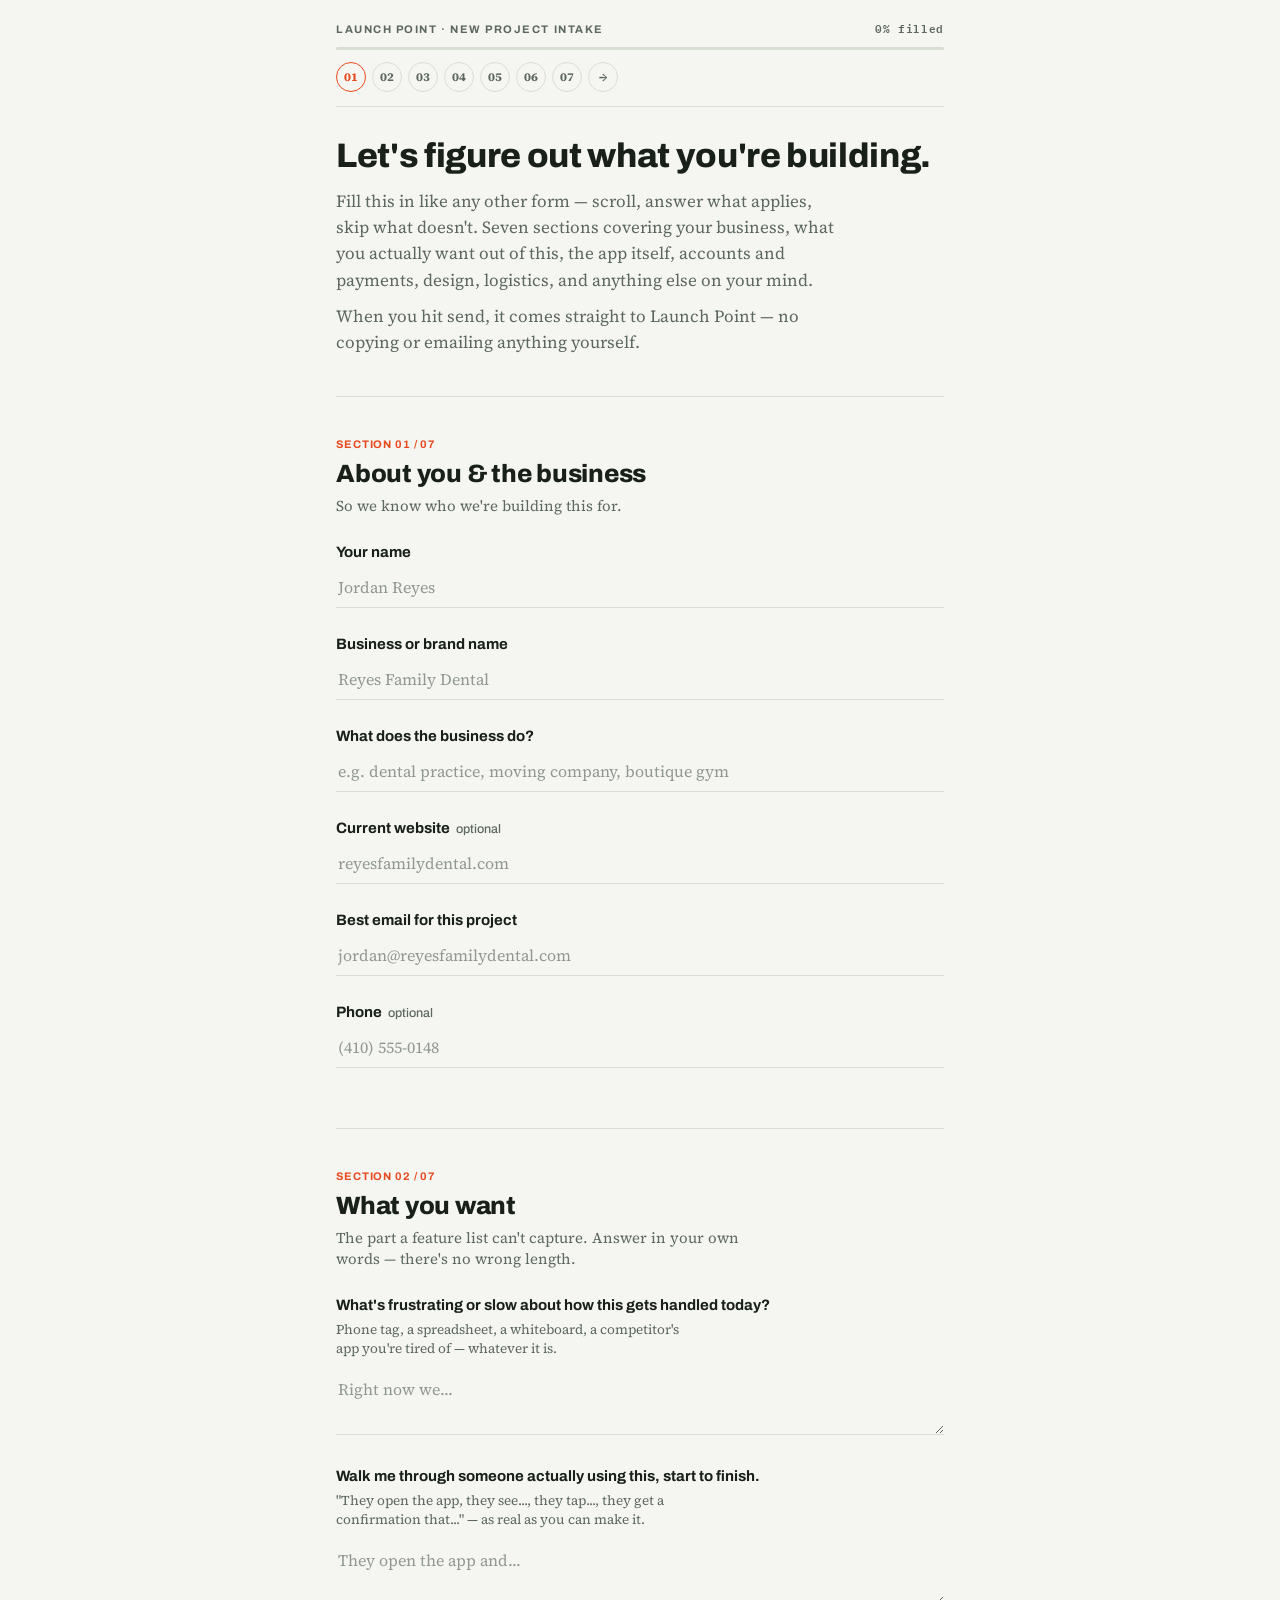
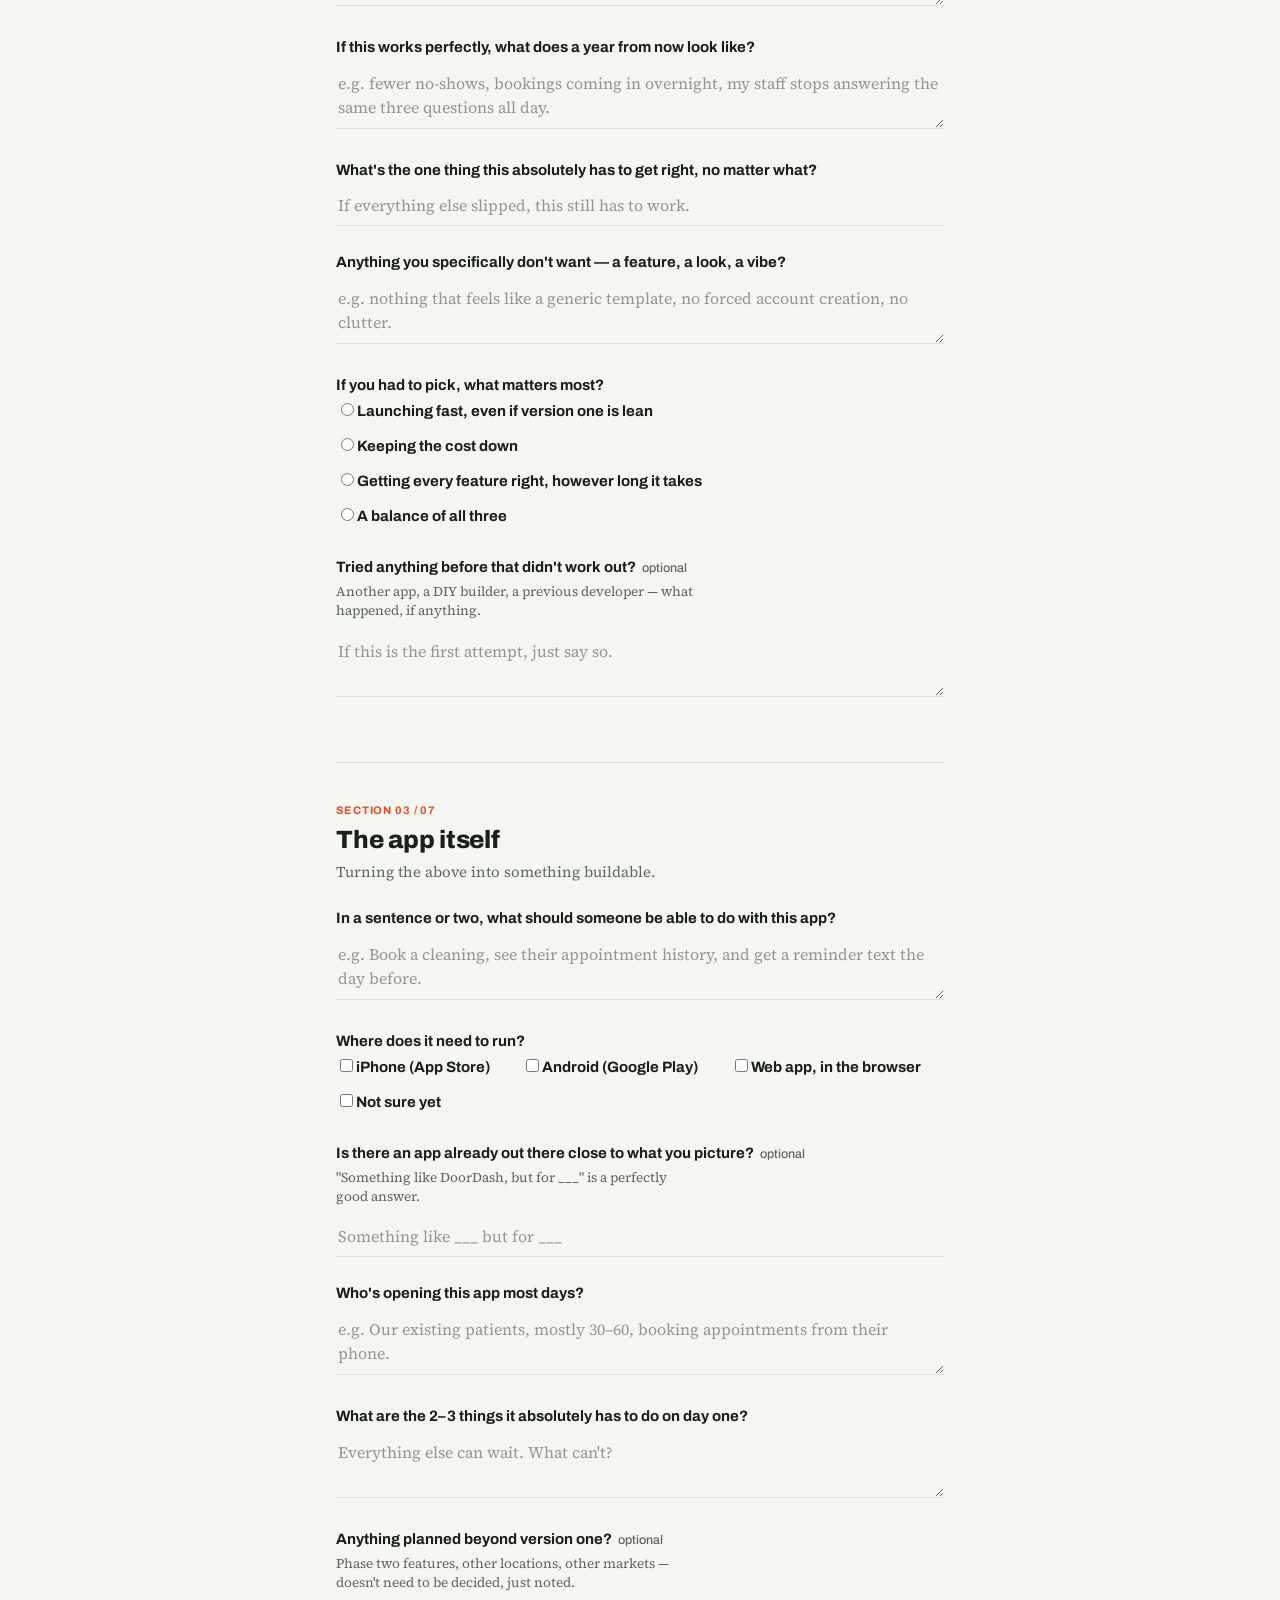
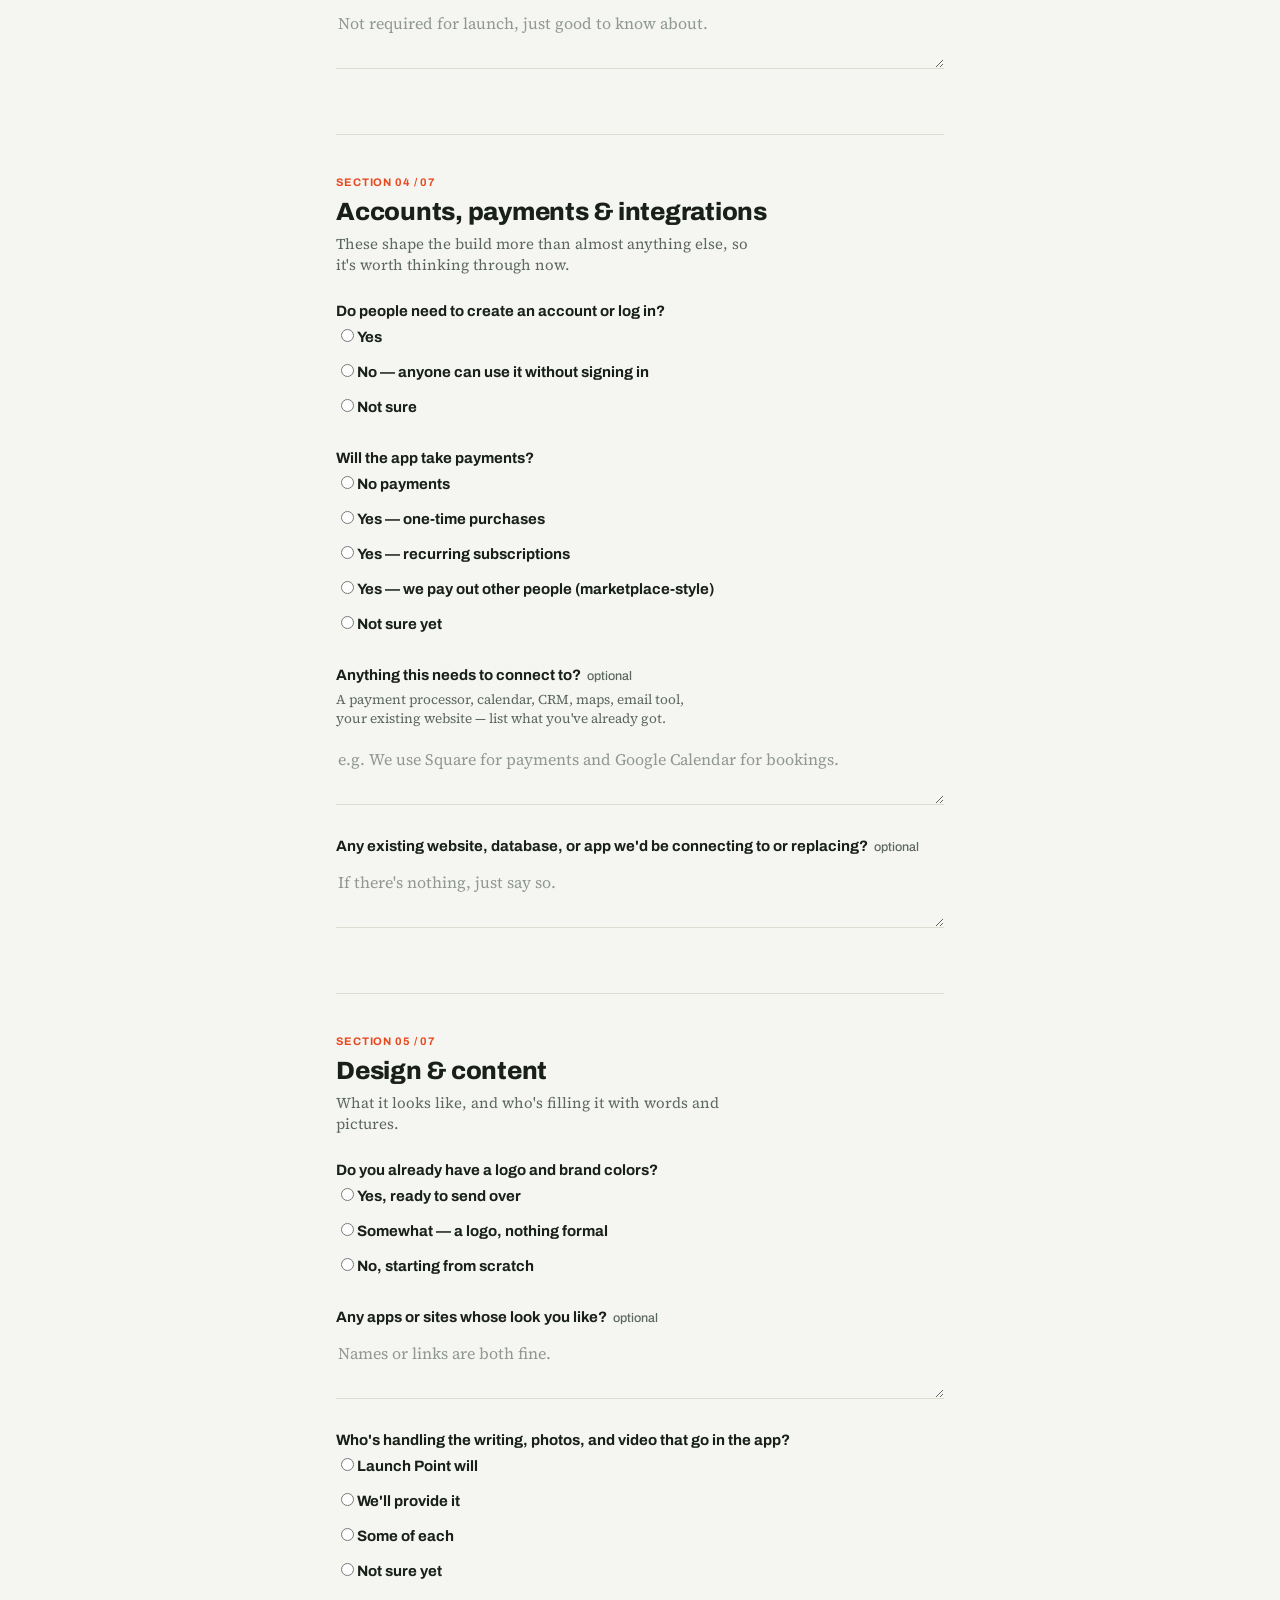
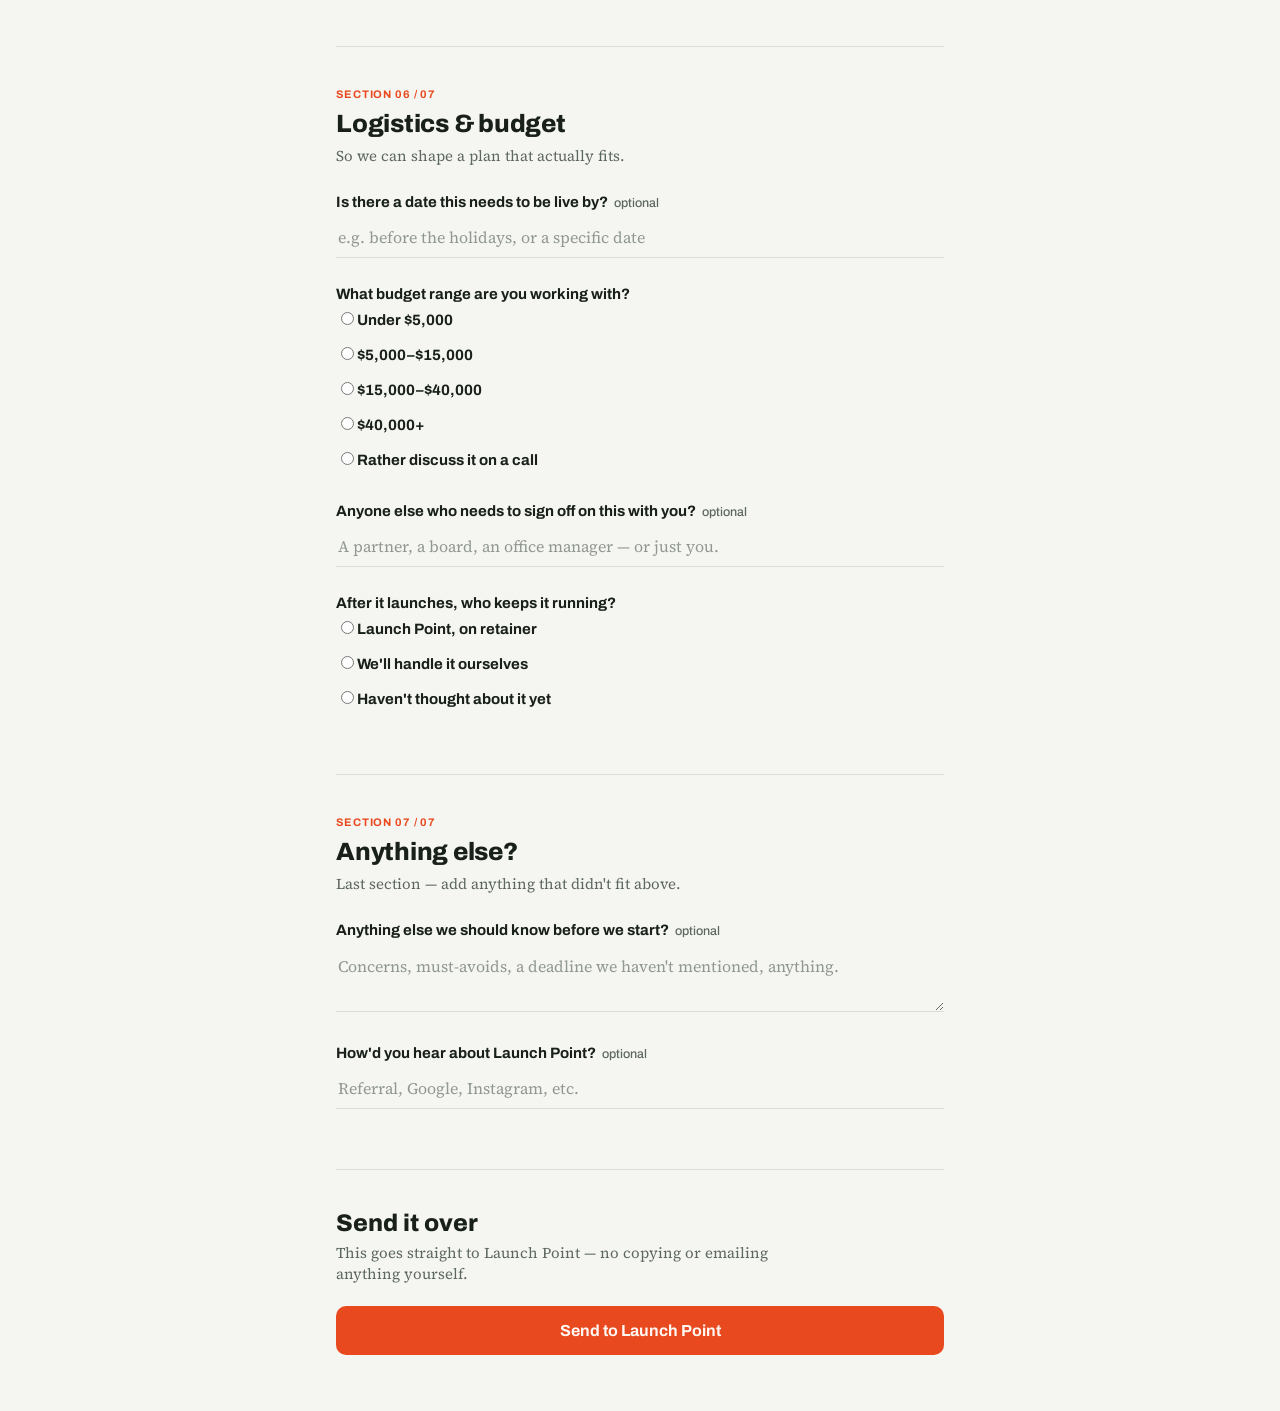
==== index.html @ c463b3ca "Launch Point new-project intake form A one-page client questionnaire covering business basics, what " ====
<!doctype html>
<html lang="en">
<head>
  <meta charset="utf-8" />
  <meta name="viewport" content="width=device-width, initial-scale=1, viewport-fit=cover" />
  <meta name="theme-color" content="#F5F6F1" />
  <title>Launch Point — New Project Intake</title>
  <meta name="description" content="Tell Launch Point about the app you want built." />
  <link rel="icon" href="data:image/svg+xml,%3Csvg xmlns='http://www.w3.org/2000/svg' viewBox='0 0 100 100'%3E%3Crect width='100' height='100' rx='22' fill='%23E8491F'/%3E%3Ctext x='50' y='68' font-size='54' text-anchor='middle' fill='%23FFF6F2' font-family='Arial' font-weight='bold'%3ELP%3C/text%3E%3C/svg%3E" />
  <link rel="preconnect" href="https://fonts.googleapis.com" />
  <link rel="preconnect" href="https://fonts.gstatic.com" crossorigin />
  <link href="https://fonts.googleapis.com/css2?family=Archivo:wght@600;700;800&family=Source+Serif+4:opsz,wght@8..60,400;8..60,600&family=IBM+Plex+Mono:wght@500;600&display=swap" rel="stylesheet" />
  <link rel="stylesheet" href="styles.css" />
</head>
<body>
  <div id="shell">
    <header>
      <div class="brandrow">
        <span class="eyebrow">Launch Point · New Project Intake</span>
        <span class="fillstat mono" id="fillStat">0% filled</span>
      </div>
      <div class="track"><span id="trackFill"></span></div>
      <nav class="jumprail" id="jumprail" aria-label="Jump to section">
        <a href="#s1" data-n="1">01</a>
        <a href="#s2" data-n="2">02</a>
        <a href="#s3" data-n="3">03</a>
        <a href="#s4" data-n="4">04</a>
        <a href="#s5" data-n="5">05</a>
        <a href="#s6" data-n="6">06</a>
        <a href="#s7" data-n="7">07</a>
        <a href="#send" data-n="8">→</a>
      </nav>
    </header>

    <main>
      <div class="intro">
        <h1>Let's figure out what you're building.</h1>
        <p>Fill this in like any other form — scroll, answer what applies, skip what doesn't. Seven sections covering your business, what you actually want out of this, the app itself, accounts and payments, design, logistics, and anything else on your mind.</p>
        <p>When you hit send, it comes straight to Launch Point — no copying or emailing anything yourself.</p>
      </div>

      <form id="intake" name="intake" method="POST" data-netlify="true" netlify-honeypot="company" action="/thank-you/">
        <input type="hidden" name="form-name" value="intake" />
        <p class="hp" hidden><label>Don't fill this out if you're human: <input name="company" /></label></p>

        <!-- 1: ABOUT YOU -->
        <section class="doc-section" id="s1" data-title="About you &amp; the business">
          <span class="qnum">SECTION 01 / 07</span>
          <h2>About you &amp; the business</h2>
          <p class="sub">So we know who we're building this for.</p>

          <div class="field">
            <label for="contactName">Your name</label>
            <input type="text" id="contactName" name="contactName" placeholder="Jordan Reyes">
          </div>
          <div class="field">
            <label for="businessName">Business or brand name</label>
            <input type="text" id="businessName" name="businessName" placeholder="Reyes Family Dental">
          </div>
          <div class="field">
            <label for="industry">What does the business do?</label>
            <input type="text" id="industry" name="industry" placeholder="e.g. dental practice, moving company, boutique gym">
          </div>
          <div class="field">
            <label for="website">Current website<span class="optional">optional</span></label>
            <input type="text" id="website" name="website" placeholder="reyesfamilydental.com">
          </div>
          <div class="field">
            <label for="email">Best email for this project</label>
            <input type="email" id="email" name="email" placeholder="jordan@reyesfamilydental.com">
          </div>
          <div class="field">
            <label for="phone">Phone<span class="optional">optional</span></label>
            <input type="tel" id="phone" name="phone" placeholder="(410) 555-0148">
          </div>
        </section>

        <!-- 2: WHAT YOU WANT -->
        <section class="doc-section" id="s2" data-title="What you want">
          <span class="qnum">SECTION 02 / 07</span>
          <h2>What you want</h2>
          <p class="sub">The part a feature list can't capture. Answer in your own words — there's no wrong length.</p>

          <div class="field">
            <label for="problem">What's frustrating or slow about how this gets handled today?</label>
            <p class="hint">Phone tag, a spreadsheet, a whiteboard, a competitor's app you're tired of — whatever it is.</p>
            <textarea id="problem" name="problem" placeholder="Right now we..."></textarea>
          </div>

          <div class="field">
            <label for="userStory">Walk me through someone actually using this, start to finish.</label>
            <p class="hint">"They open the app, they see..., they tap..., they get a confirmation that..." — as real as you can make it.</p>
            <textarea id="userStory" name="userStory" placeholder="They open the app and..."></textarea>
          </div>

          <div class="field">
            <label for="successLooksLike">If this works perfectly, what does a year from now look like?</label>
            <textarea id="successLooksLike" name="successLooksLike" placeholder="e.g. fewer no-shows, bookings coming in overnight, my staff stops answering the same three questions all day."></textarea>
          </div>

          <div class="field">
            <label for="nonNegotiable">What's the one thing this absolutely has to get right, no matter what?</label>
            <input type="text" id="nonNegotiable" name="nonNegotiable" placeholder="If everything else slipped, this still has to work.">
          </div>

          <div class="field">
            <label for="dontWant">Anything you specifically don't want — a feature, a look, a vibe?</label>
            <textarea id="dontWant" name="dontWant" placeholder="e.g. nothing that feels like a generic template, no forced account creation, no clutter."></textarea>
          </div>

          <div class="field">
            <fieldset class="options" style="border:0;padding:0;margin:0">
              <legend>If you had to pick, what matters most?</legend>
              <label class="option"><input type="radio" name="priority" value="Launching fast"><span>Launching fast, even if version one is lean</span></label>
              <label class="option"><input type="radio" name="priority" value="Keeping cost down"><span>Keeping the cost down</span></label>
              <label class="option"><input type="radio" name="priority" value="Getting every feature right"><span>Getting every feature right, however long it takes</span></label>
              <label class="option"><input type="radio" name="priority" value="A balance of all three"><span>A balance of all three</span></label>
            </fieldset>
          </div>

          <div class="field">
            <label for="triedBefore">Tried anything before that didn't work out?<span class="optional">optional</span></label>
            <p class="hint">Another app, a DIY builder, a previous developer — what happened, if anything.</p>
            <textarea id="triedBefore" name="triedBefore" placeholder="If this is the first attempt, just say so."></textarea>
          </div>
        </section>

        <!-- 3: THE APP ITSELF -->
        <section class="doc-section" id="s3" data-title="The app itself">
          <span class="qnum">SECTION 03 / 07</span>
          <h2>The app itself</h2>
          <p class="sub">Turning the above into something buildable.</p>

          <div class="field">
            <label for="oneLiner">In a sentence or two, what should someone be able to do with this app?</label>
            <textarea id="oneLiner" name="oneLiner" placeholder="e.g. Book a cleaning, see their appointment history, and get a reminder text the day before."></textarea>
          </div>

          <div class="field">
            <fieldset class="options row" style="border:0;padding:0;margin:0">
              <legend>Where does it need to run?</legend>
              <label class="option"><input type="checkbox" name="platform" value="iPhone (App Store)"><span>iPhone (App Store)</span></label>
              <label class="option"><input type="checkbox" name="platform" value="Android (Google Play)"><span>Android (Google Play)</span></label>
              <label class="option"><input type="checkbox" name="platform" value="Web app in the browser"><span>Web app, in the browser</span></label>
              <label class="option"><input type="checkbox" name="platform" value="Not sure yet"><span>Not sure yet</span></label>
            </fieldset>
          </div>

          <div class="field">
            <label for="comparable">Is there an app already out there close to what you picture?<span class="optional">optional</span></label>
            <p class="hint">"Something like DoorDash, but for ___" is a perfectly good answer.</p>
            <input type="text" id="comparable" name="comparable" placeholder="Something like ___ but for ___">
          </div>

          <div class="field">
            <label for="audience">Who's opening this app most days?</label>
            <textarea id="audience" name="audience" placeholder="e.g. Our existing patients, mostly 30–60, booking appointments from their phone."></textarea>
          </div>

          <div class="field">
            <label for="mustHaves">What are the 2–3 things it absolutely has to do on day one?</label>
            <textarea id="mustHaves" name="mustHaves" placeholder="Everything else can wait. What can't?"></textarea>
          </div>

          <div class="field">
            <label for="laterPhases">Anything planned beyond version one?<span class="optional">optional</span></label>
            <p class="hint">Phase two features, other locations, other markets — doesn't need to be decided, just noted.</p>
            <textarea id="laterPhases" name="laterPhases" placeholder="Not required for launch, just good to know about."></textarea>
          </div>
        </section>

        <!-- 4: ACCOUNTS, PAYMENTS, INTEGRATIONS -->
        <section class="doc-section" id="s4" data-title="Accounts, payments &amp; integrations">
          <span class="qnum">SECTION 04 / 07</span>
          <h2>Accounts, payments &amp; integrations</h2>
          <p class="sub">These shape the build more than almost anything else, so it's worth thinking through now.</p>

          <div class="field">
            <fieldset class="options" style="border:0;padding:0;margin:0">
              <legend>Do people need to create an account or log in?</legend>
              <label class="option"><input type="radio" name="accounts" value="Yes"><span>Yes</span></label>
              <label class="option"><input type="radio" name="accounts" value="No"><span>No — anyone can use it without signing in</span></label>
              <label class="option"><input type="radio" name="accounts" value="Not sure"><span>Not sure</span></label>
            </fieldset>
          </div>

          <div class="field">
            <fieldset class="options" style="border:0;padding:0;margin:0">
              <legend>Will the app take payments?</legend>
              <label class="option"><input type="radio" name="payments" value="No payments"><span>No payments</span></label>
              <label class="option"><input type="radio" name="payments" value="Yes, one-time purchases"><span>Yes — one-time purchases</span></label>
              <label class="option"><input type="radio" name="payments" value="Yes, subscriptions"><span>Yes — recurring subscriptions</span></label>
              <label class="option"><input type="radio" name="payments" value="Yes, paying out other people"><span>Yes — we pay out other people (marketplace-style)</span></label>
              <label class="option"><input type="radio" name="payments" value="Not sure"><span>Not sure yet</span></label>
            </fieldset>
          </div>

          <div class="field">
            <label for="integrations">Anything this needs to connect to?<span class="optional">optional</span></label>
            <p class="hint">A payment processor, calendar, CRM, maps, email tool, your existing website — list what you've already got.</p>
            <textarea id="integrations" name="integrations" placeholder="e.g. We use Square for payments and Google Calendar for bookings."></textarea>
          </div>

          <div class="field">
            <label for="existingTech">Any existing website, database, or app we'd be connecting to or replacing?<span class="optional">optional</span></label>
            <textarea id="existingTech" name="existingTech" placeholder="If there's nothing, just say so."></textarea>
          </div>
        </section>

        <!-- 5: DESIGN & CONTENT -->
        <section class="doc-section" id="s5" data-title="Design &amp; content">
          <span class="qnum">SECTION 05 / 07</span>
          <h2>Design &amp; content</h2>
          <p class="sub">What it looks like, and who's filling it with words and pictures.</p>

          <div class="field">
            <fieldset class="options" style="border:0;padding:0;margin:0">
              <legend>Do you already have a logo and brand colors?</legend>
              <label class="option"><input type="radio" name="brandAssets" value="Yes, ready to send over"><span>Yes, ready to send over</span></label>
              <label class="option"><input type="radio" name="brandAssets" value="Somewhat — a logo, nothing formal"><span>Somewhat — a logo, nothing formal</span></label>
              <label class="option"><input type="radio" name="brandAssets" value="No, starting from scratch"><span>No, starting from scratch</span></label>
            </fieldset>
          </div>

          <div class="field">
            <label for="inspiration">Any apps or sites whose look you like?<span class="optional">optional</span></label>
            <textarea id="inspiration" name="inspiration" placeholder="Names or links are both fine."></textarea>
          </div>

          <div class="field">
            <fieldset class="options" style="border:0;padding:0;margin:0">
              <legend>Who's handling the writing, photos, and video that go in the app?</legend>
              <label class="option"><input type="radio" name="contentOwner" value="Launch Point will"><span>Launch Point will</span></label>
              <label class="option"><input type="radio" name="contentOwner" value="We will"><span>We'll provide it</span></label>
              <label class="option"><input type="radio" name="contentOwner" value="Split it"><span>Some of each</span></label>
              <label class="option"><input type="radio" name="contentOwner" value="Not sure yet"><span>Not sure yet</span></label>
            </fieldset>
          </div>
        </section>

        <!-- 6: LOGISTICS & BUDGET -->
        <section class="doc-section" id="s6" data-title="Logistics &amp; budget">
          <span class="qnum">SECTION 06 / 07</span>
          <h2>Logistics &amp; budget</h2>
          <p class="sub">So we can shape a plan that actually fits.</p>

          <div class="field">
            <label for="launchDate">Is there a date this needs to be live by?<span class="optional">optional</span></label>
            <input type="text" id="launchDate" name="launchDate" placeholder="e.g. before the holidays, or a specific date">
          </div>

          <div class="field">
            <fieldset class="options" style="border:0;padding:0;margin:0">
              <legend>What budget range are you working with?</legend>
              <label class="option"><input type="radio" name="budget" value="Under $5,000"><span>Under $5,000</span></label>
              <label class="option"><input type="radio" name="budget" value="$5,000–$15,000"><span>$5,000–$15,000</span></label>
              <label class="option"><input type="radio" name="budget" value="$15,000–$40,000"><span>$15,000–$40,000</span></label>
              <label class="option"><input type="radio" name="budget" value="$40,000+"><span>$40,000+</span></label>
              <label class="option"><input type="radio" name="budget" value="Rather discuss on a call"><span>Rather discuss it on a call</span></label>
            </fieldset>
          </div>

          <div class="field">
            <label for="decisionMakers">Anyone else who needs to sign off on this with you?<span class="optional">optional</span></label>
            <input type="text" id="decisionMakers" name="decisionMakers" placeholder="A partner, a board, an office manager — or just you.">
          </div>

          <div class="field">
            <fieldset class="options" style="border:0;padding:0;margin:0">
              <legend>After it launches, who keeps it running?</legend>
              <label class="option"><input type="radio" name="maintenance" value="Launch Point, on retainer"><span>Launch Point, on retainer</span></label>
              <label class="option"><input type="radio" name="maintenance" value="We'll handle it ourselves"><span>We'll handle it ourselves</span></label>
              <label class="option"><input type="radio" name="maintenance" value="Haven't thought about it yet"><span>Haven't thought about it yet</span></label>
            </fieldset>
          </div>
        </section>

        <!-- 7: ANYTHING ELSE -->
        <section class="doc-section" id="s7" data-title="Anything else">
          <span class="qnum">SECTION 07 / 07</span>
          <h2>Anything else?</h2>
          <p class="sub">Last section — add anything that didn't fit above.</p>

          <div class="field">
            <label for="anythingElse">Anything else we should know before we start?<span class="optional">optional</span></label>
            <textarea id="anythingElse" name="anythingElse" placeholder="Concerns, must-avoids, a deadline we haven't mentioned, anything."></textarea>
          </div>
          <div class="field">
            <label for="heardAbout">How'd you hear about Launch Point?<span class="optional">optional</span></label>
            <input type="text" id="heardAbout" name="heardAbout" placeholder="Referral, Google, Instagram, etc.">
          </div>
        </section>

        <div id="send">
          <h2>Send it over</h2>
          <p class="sub">This goes straight to Launch Point — no copying or emailing anything yourself.</p>
          <button type="submit" class="btn-primary" id="submitBtn" style="width:100%">Send to Launch Point</button>
        </div>
      </form>
    </main>
  </div>

  <script src="app.js"></script>
</body>
</html>
---- styles.css ----
:root {
  --paper: #F5F6F1;
  --ink: #182019;
  --muted: #5C675F;
  --line: #D9DED3;
  --accent: #E8491F;
  --accent-ink: #FFF6F2;
  --good: #1E8F5B;
  --font-display: 'Archivo', system-ui, sans-serif;
  --font-body: 'Source Serif 4', Georgia, 'Times New Roman', serif;
  --font-mono: 'IBM Plex Mono', ui-monospace, Menlo, Consolas, monospace;
}
@media (prefers-color-scheme: dark) {
  :root {
    --paper: #12150F;
    --ink: #ECEEE6;
    --muted: #99A391;
    --line: #2B312A;
    --accent: #FF8459;
    --accent-ink: #2A1309;
    --good: #49C98A;
    color-scheme: dark;
  }
}

* { box-sizing: border-box; }
html, body { margin: 0; padding: 0; }
body {
  background: var(--paper);
  color: var(--ink);
  font-family: var(--font-body);
  min-height: 100vh;
}
h1, h2, h3, .eyebrow, button, input, select, .option, .qnum { font-family: var(--font-display); }
.mono { font-family: var(--font-mono); }
a { color: var(--accent); }
[hidden] { display: none !important; }
.hp { position: absolute; left: -9999px; }

#shell {
  max-width: 640px;
  margin: 0 auto;
  padding-left: max(16px, env(safe-area-inset-left, 0px));
  padding-right: max(16px, env(safe-area-inset-right, 0px));
  padding-bottom: 56px;
}

header {
  position: sticky;
  top: 0;
  z-index: 5;
  background: var(--paper);
  padding-top: 18px;
  padding-bottom: 12px;
  border-bottom: 1px solid var(--line);
}
.brandrow { display: flex; align-items: baseline; justify-content: space-between; gap: 12px; }
.eyebrow { font-size: 11px; font-weight: 700; letter-spacing: .14em; text-transform: uppercase; color: var(--muted); }
.fillstat { font-size: 11px; font-weight: 600; letter-spacing: .06em; color: var(--muted); white-space: nowrap; }
.track { margin-top: 10px; height: 3px; background: var(--line); border-radius: 2px; overflow: hidden; }
.track span { display: block; height: 100%; width: 0%; background: var(--accent); transition: width .3s ease; }

.jumprail { display: flex; gap: 6px; overflow-x: auto; padding: 12px 0 2px; scrollbar-width: none; }
.jumprail::-webkit-scrollbar { display: none; }
.jumprail a {
  flex: none; width: 30px; height: 30px; border-radius: 50%;
  border: 1.5px solid var(--line);
  display: flex; align-items: center; justify-content: center;
  font-size: 12px; font-weight: 700; color: var(--muted); text-decoration: none;
}
.jumprail a.active { border-color: var(--accent); color: var(--accent); }

main { padding-top: 30px; }

.intro { margin-bottom: 40px; }
.intro h1 {
  font-size: clamp(27px, 6.5vw, 34px);
  font-weight: 800; line-height: 1.14; letter-spacing: -.01em;
  text-wrap: balance; margin: 0 0 12px;
}
.intro p { color: var(--muted); font-size: 17px; line-height: 1.55; max-width: 56ch; margin: 0 0 10px; }

section.doc-section {
  padding: 34px 0;
  border-top: 1px solid var(--line);
  scroll-margin-top: 110px;
}
.qnum { font-size: 11px; font-weight: 700; letter-spacing: .08em; color: var(--accent); }
section.doc-section h2 {
  font-size: clamp(21px, 4.5vw, 25px); font-weight: 800; line-height: 1.2;
  letter-spacing: -.01em; margin: 6px 0 6px;
}
section.doc-section > .sub { color: var(--muted); font-size: 15px; margin: 0 0 26px; max-width: 54ch; }

.field { margin-bottom: 26px; }
.field label, .field legend {
  display: block; font-family: var(--font-display); font-weight: 700;
  font-size: 15px; line-height: 1.4; margin: 0 0 4px; padding: 0; border: 0;
}
.field .optional { color: var(--muted); font-weight: 500; font-size: 12.5px; margin-left: 6px; text-transform: none; letter-spacing: 0; }
.field .hint { color: var(--muted); font-size: 13.5px; margin: 0 0 10px; max-width: 52ch; }
.field input[type=text], .field input[type=email], .field input[type=tel], .field input[type=url], .field textarea {
  width: 100%; font-family: var(--font-body); font-size: 16px; color: var(--ink);
  background: transparent; border: 0; border-bottom: 1.5px solid var(--line);
  padding: 9px 2px; resize: vertical;
}
.field textarea { min-height: 64px; line-height: 1.5; }
.field input:focus, .field textarea:focus { outline: none; border-bottom-color: var(--accent); }
.field input::placeholder, .field textarea::placeholder { color: var(--muted); opacity: .65; }

.options { display: flex; flex-direction: column; gap: 9px; margin-top: 2px; }
.options.row { flex-direction: row; flex-wrap: wrap; }
.option {
  display: flex; align-items: flex-start; gap: 10px;
  font-family: var(--font-body); font-size: 15.5px; font-weight: 400;
  padding: 10px 12px; border: 1.5px solid var(--line); border-radius: 10px;
  cursor: pointer; transition: border-color .15s ease, background .15s ease;
}
.options.row .option { flex: 1 1 auto; }
.option:has(input:checked) { border-color: var(--accent); background: color-mix(in srgb, var(--accent) 9%, transparent); }
.option input { margin-top: 3px; accent-color: var(--accent); flex: none; }
.option span { min-width: 0; }

#send { padding-top: 34px; border-top: 1px solid var(--line); }
#send h2 { font-size: 24px; font-weight: 800; margin: 6px 0 6px; }
#send > .sub { color: var(--muted); font-size: 15px; margin: 0 0 22px; max-width: 54ch; }

button {
  font-size: 16px; font-weight: 700; font-family: var(--font-display);
  border-radius: 10px; padding: 15px 22px; border: 1.5px solid transparent; cursor: pointer;
}
button:focus-visible { outline: 2px solid var(--accent); outline-offset: 2px; }
button:disabled { opacity: .6; cursor: wait; }
.btn-primary { background: var(--accent); color: var(--accent-ink); }
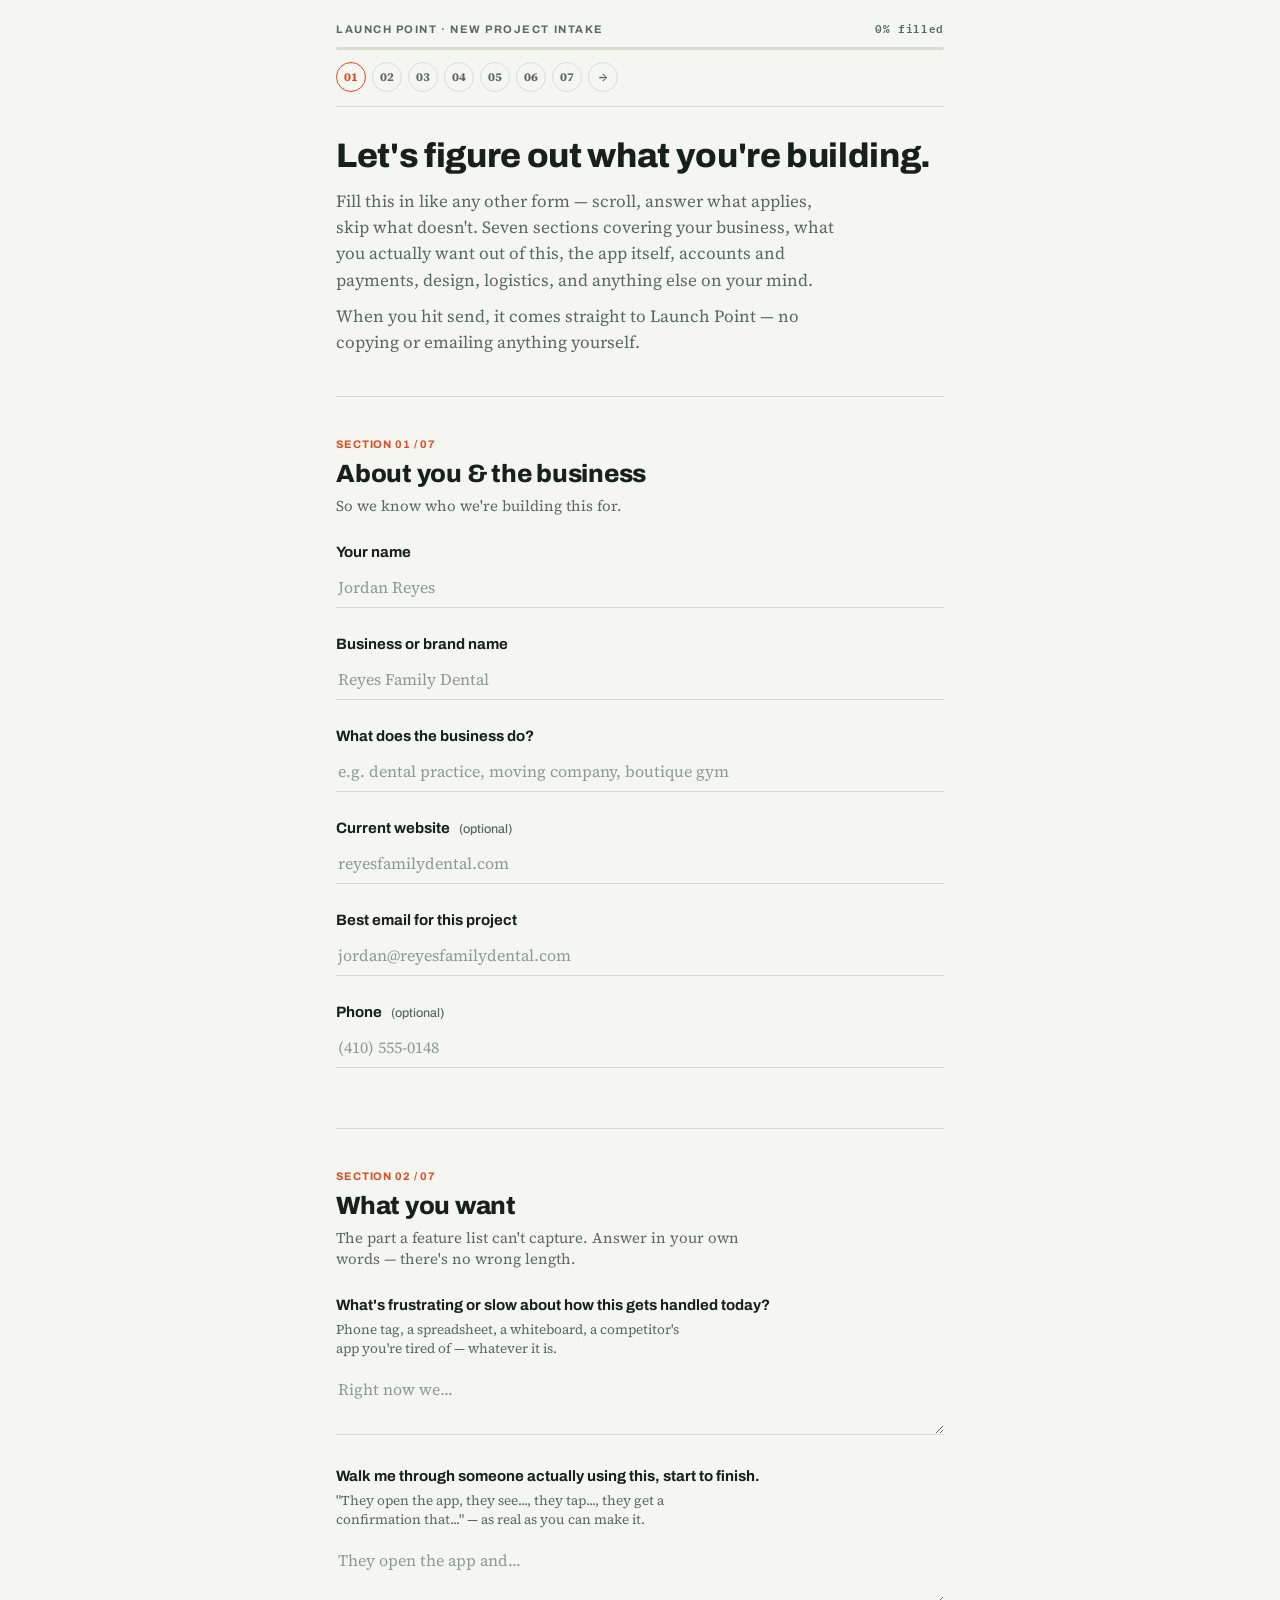
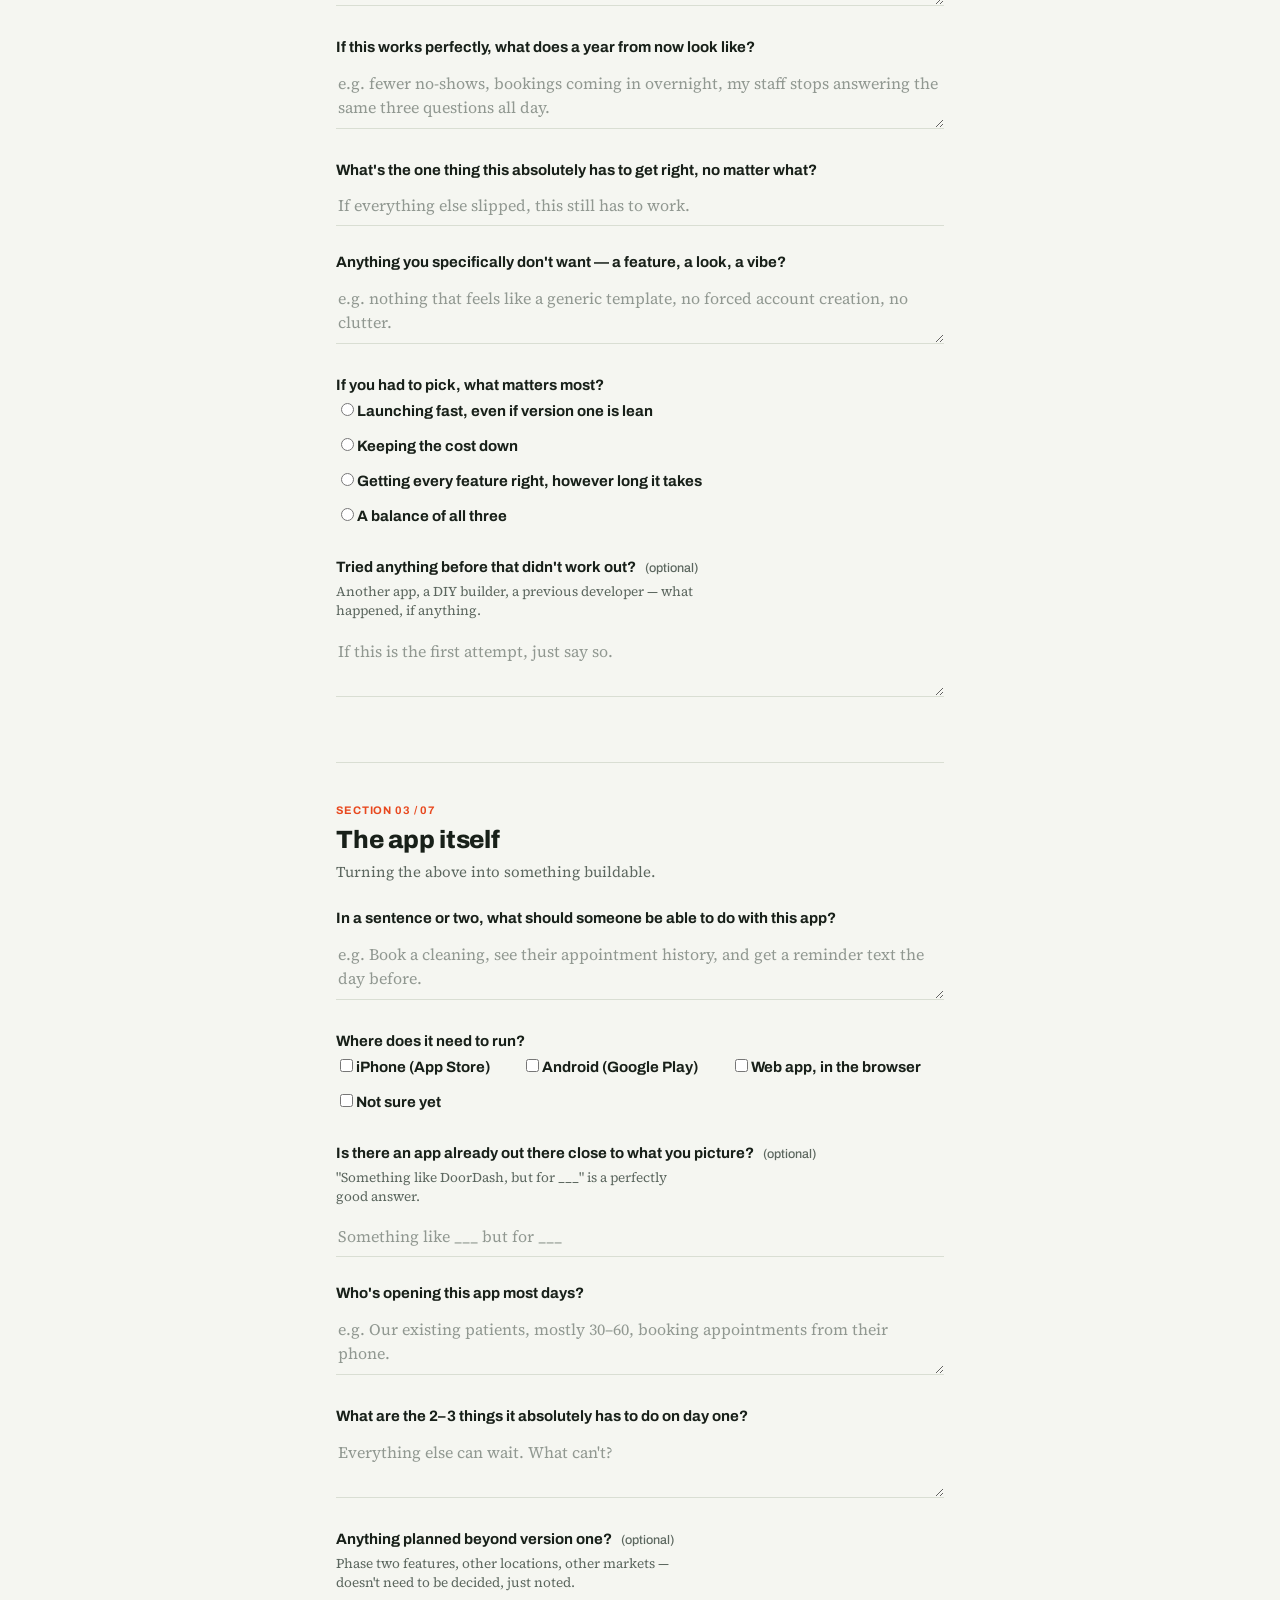
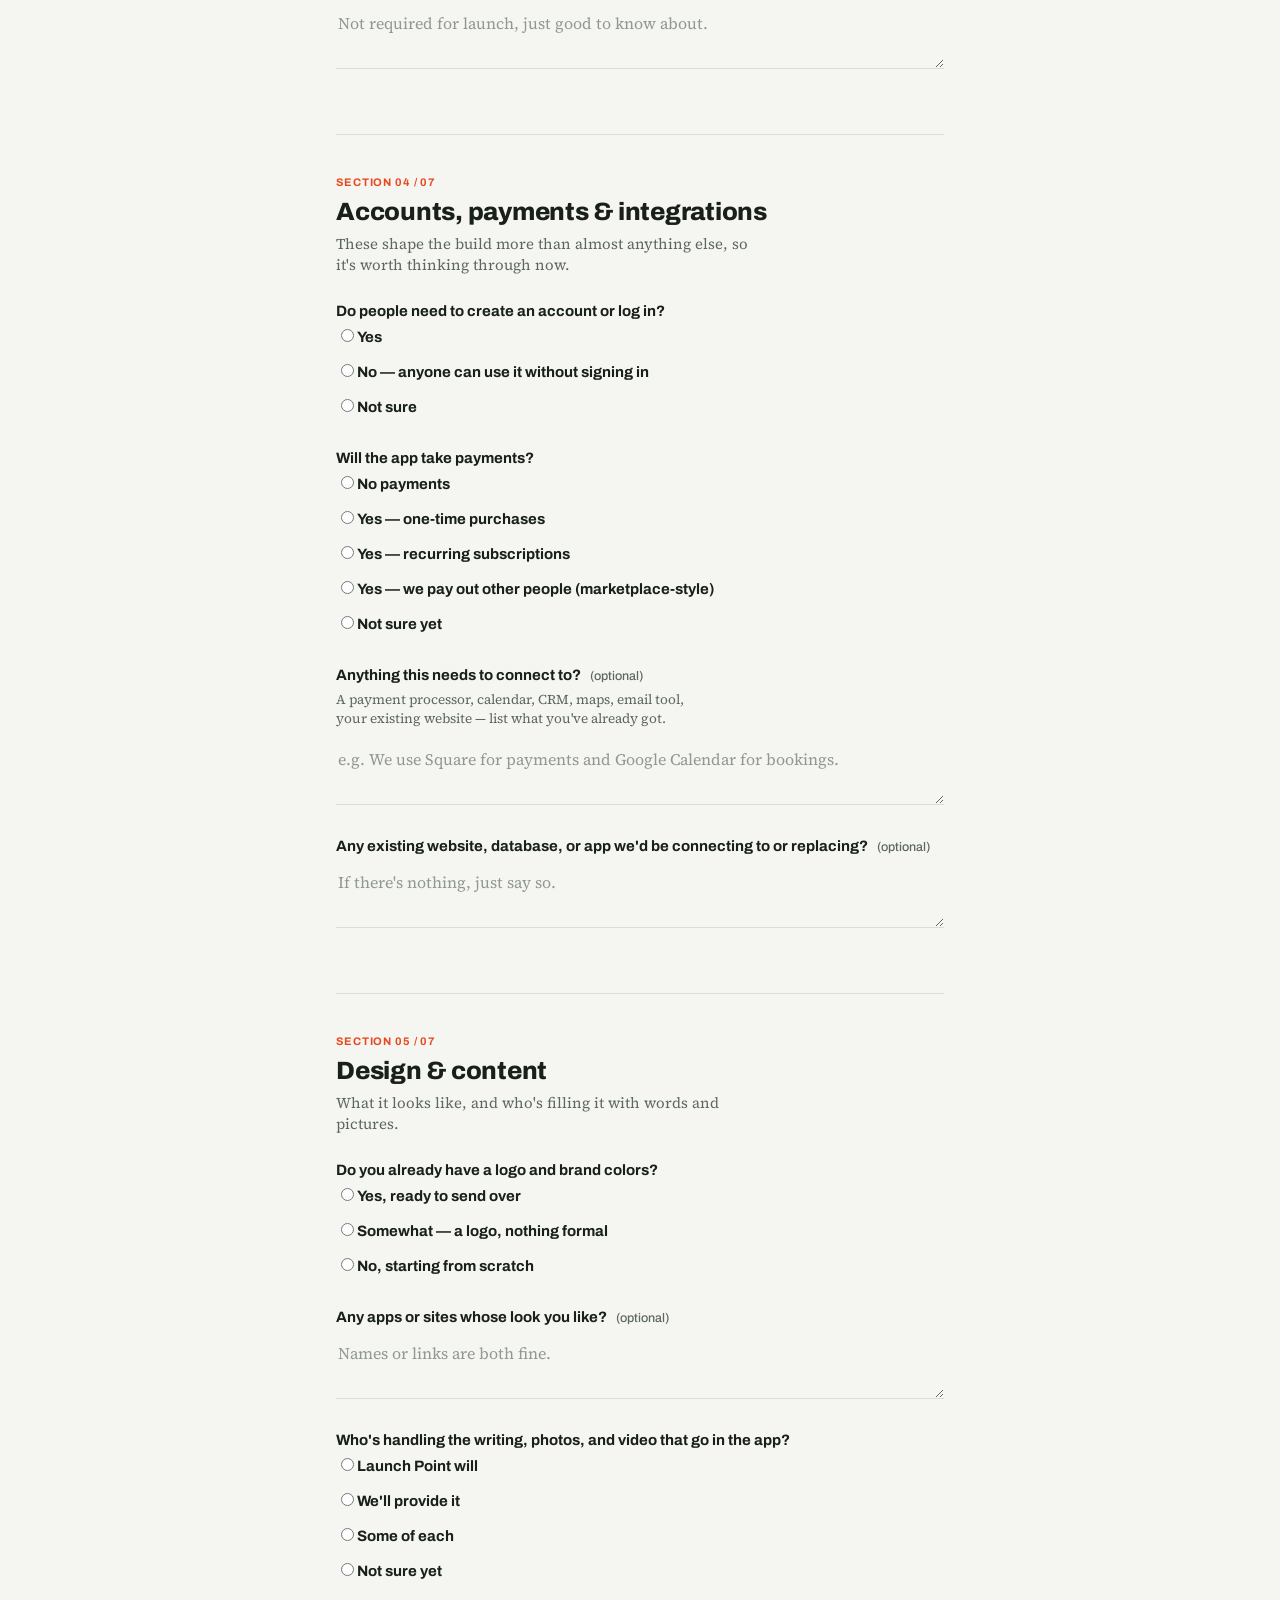
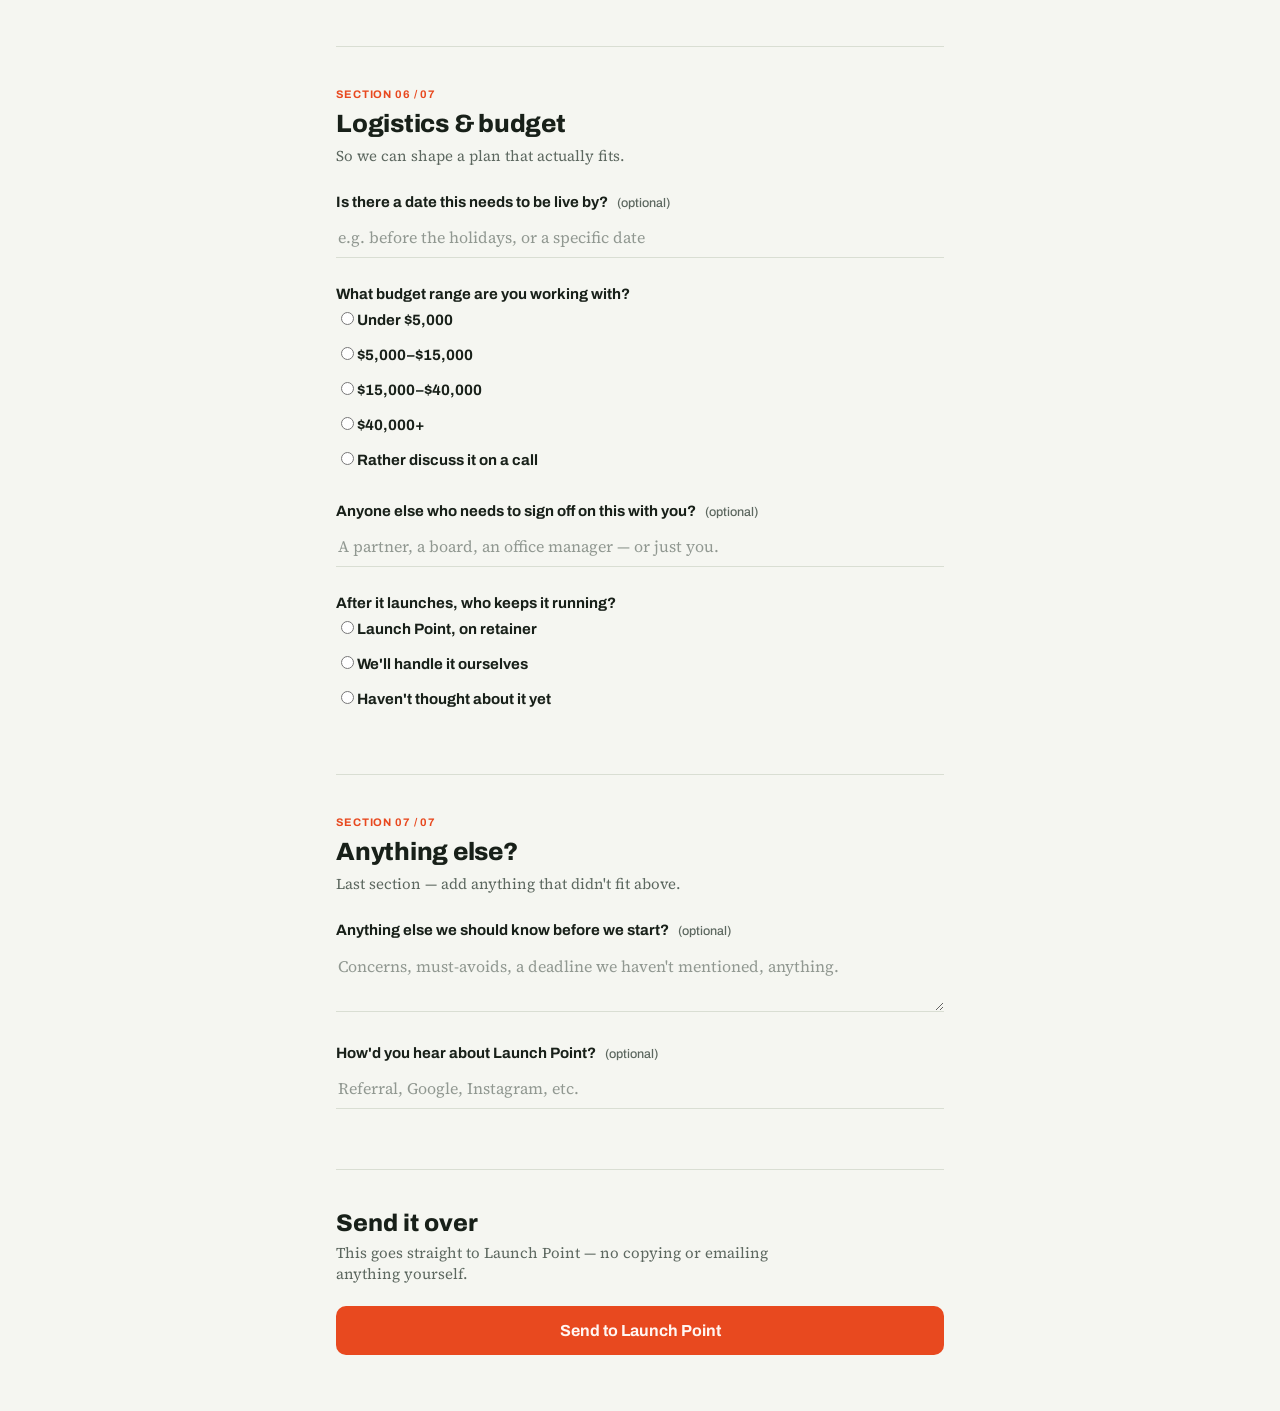
==== commit 1b10ac91: "Clean up optional-field labels for Netlify's form dashboard Co-Authored-By: Claude Sonnet 5 <noreply" ====
--- a/index.html
+++ b/index.html
@@ -62,7 +62,7 @@
             <input type="text" id="industry" name="industry" placeholder="e.g. dental practice, moving company, boutique gym">
           </div>
           <div class="field">
-            <label for="website">Current website<span class="optional">optional</span></label>
+            <label for="website">Current website<span class="optional"> (optional)</span></label>
             <input type="text" id="website" name="website" placeholder="reyesfamilydental.com">
           </div>
           <div class="field">
@@ -70,7 +70,7 @@
             <input type="email" id="email" name="email" placeholder="jordan@reyesfamilydental.com">
           </div>
           <div class="field">
-            <label for="phone">Phone<span class="optional">optional</span></label>
+            <label for="phone">Phone<span class="optional"> (optional)</span></label>
             <input type="tel" id="phone" name="phone" placeholder="(410) 555-0148">
           </div>
         </section>
@@ -119,7 +119,7 @@
           </div>
 
           <div class="field">
-            <label for="triedBefore">Tried anything before that didn't work out?<span class="optional">optional</span></label>
+            <label for="triedBefore">Tried anything before that didn't work out?<span class="optional"> (optional)</span></label>
             <p class="hint">Another app, a DIY builder, a previous developer — what happened, if anything.</p>
             <textarea id="triedBefore" name="triedBefore" placeholder="If this is the first attempt, just say so."></textarea>
           </div>
@@ -147,7 +147,7 @@
           </div>
 
           <div class="field">
-            <label for="comparable">Is there an app already out there close to what you picture?<span class="optional">optional</span></label>
+            <label for="comparable">Is there an app already out there close to what you picture?<span class="optional"> (optional)</span></label>
             <p class="hint">"Something like DoorDash, but for ___" is a perfectly good answer.</p>
             <input type="text" id="comparable" name="comparable" placeholder="Something like ___ but for ___">
           </div>
@@ -163,7 +163,7 @@
           </div>
 
           <div class="field">
-            <label for="laterPhases">Anything planned beyond version one?<span class="optional">optional</span></label>
+            <label for="laterPhases">Anything planned beyond version one?<span class="optional"> (optional)</span></label>
             <p class="hint">Phase two features, other locations, other markets — doesn't need to be decided, just noted.</p>
             <textarea id="laterPhases" name="laterPhases" placeholder="Not required for launch, just good to know about."></textarea>
           </div>
@@ -196,13 +196,13 @@
           </div>
 
           <div class="field">
-            <label for="integrations">Anything this needs to connect to?<span class="optional">optional</span></label>
+            <label for="integrations">Anything this needs to connect to?<span class="optional"> (optional)</span></label>
             <p class="hint">A payment processor, calendar, CRM, maps, email tool, your existing website — list what you've already got.</p>
             <textarea id="integrations" name="integrations" placeholder="e.g. We use Square for payments and Google Calendar for bookings."></textarea>
           </div>
 
           <div class="field">
-            <label for="existingTech">Any existing website, database, or app we'd be connecting to or replacing?<span class="optional">optional</span></label>
+            <label for="existingTech">Any existing website, database, or app we'd be connecting to or replacing?<span class="optional"> (optional)</span></label>
             <textarea id="existingTech" name="existingTech" placeholder="If there's nothing, just say so."></textarea>
           </div>
         </section>
@@ -223,7 +223,7 @@
           </div>
 
           <div class="field">
-            <label for="inspiration">Any apps or sites whose look you like?<span class="optional">optional</span></label>
+            <label for="inspiration">Any apps or sites whose look you like?<span class="optional"> (optional)</span></label>
             <textarea id="inspiration" name="inspiration" placeholder="Names or links are both fine."></textarea>
           </div>
 
@@ -245,7 +245,7 @@
           <p class="sub">So we can shape a plan that actually fits.</p>
 
           <div class="field">
-            <label for="launchDate">Is there a date this needs to be live by?<span class="optional">optional</span></label>
+            <label for="launchDate">Is there a date this needs to be live by?<span class="optional"> (optional)</span></label>
             <input type="text" id="launchDate" name="launchDate" placeholder="e.g. before the holidays, or a specific date">
           </div>
 
@@ -261,7 +261,7 @@
           </div>
 
           <div class="field">
-            <label for="decisionMakers">Anyone else who needs to sign off on this with you?<span class="optional">optional</span></label>
+            <label for="decisionMakers">Anyone else who needs to sign off on this with you?<span class="optional"> (optional)</span></label>
             <input type="text" id="decisionMakers" name="decisionMakers" placeholder="A partner, a board, an office manager — or just you.">
           </div>
 
@@ -282,11 +282,11 @@
           <p class="sub">Last section — add anything that didn't fit above.</p>
 
           <div class="field">
-            <label for="anythingElse">Anything else we should know before we start?<span class="optional">optional</span></label>
+            <label for="anythingElse">Anything else we should know before we start?<span class="optional"> (optional)</span></label>
             <textarea id="anythingElse" name="anythingElse" placeholder="Concerns, must-avoids, a deadline we haven't mentioned, anything."></textarea>
           </div>
           <div class="field">
-            <label for="heardAbout">How'd you hear about Launch Point?<span class="optional">optional</span></label>
+            <label for="heardAbout">How'd you hear about Launch Point?<span class="optional"> (optional)</span></label>
             <input type="text" id="heardAbout" name="heardAbout" placeholder="Referral, Google, Instagram, etc.">
           </div>
         </section>
